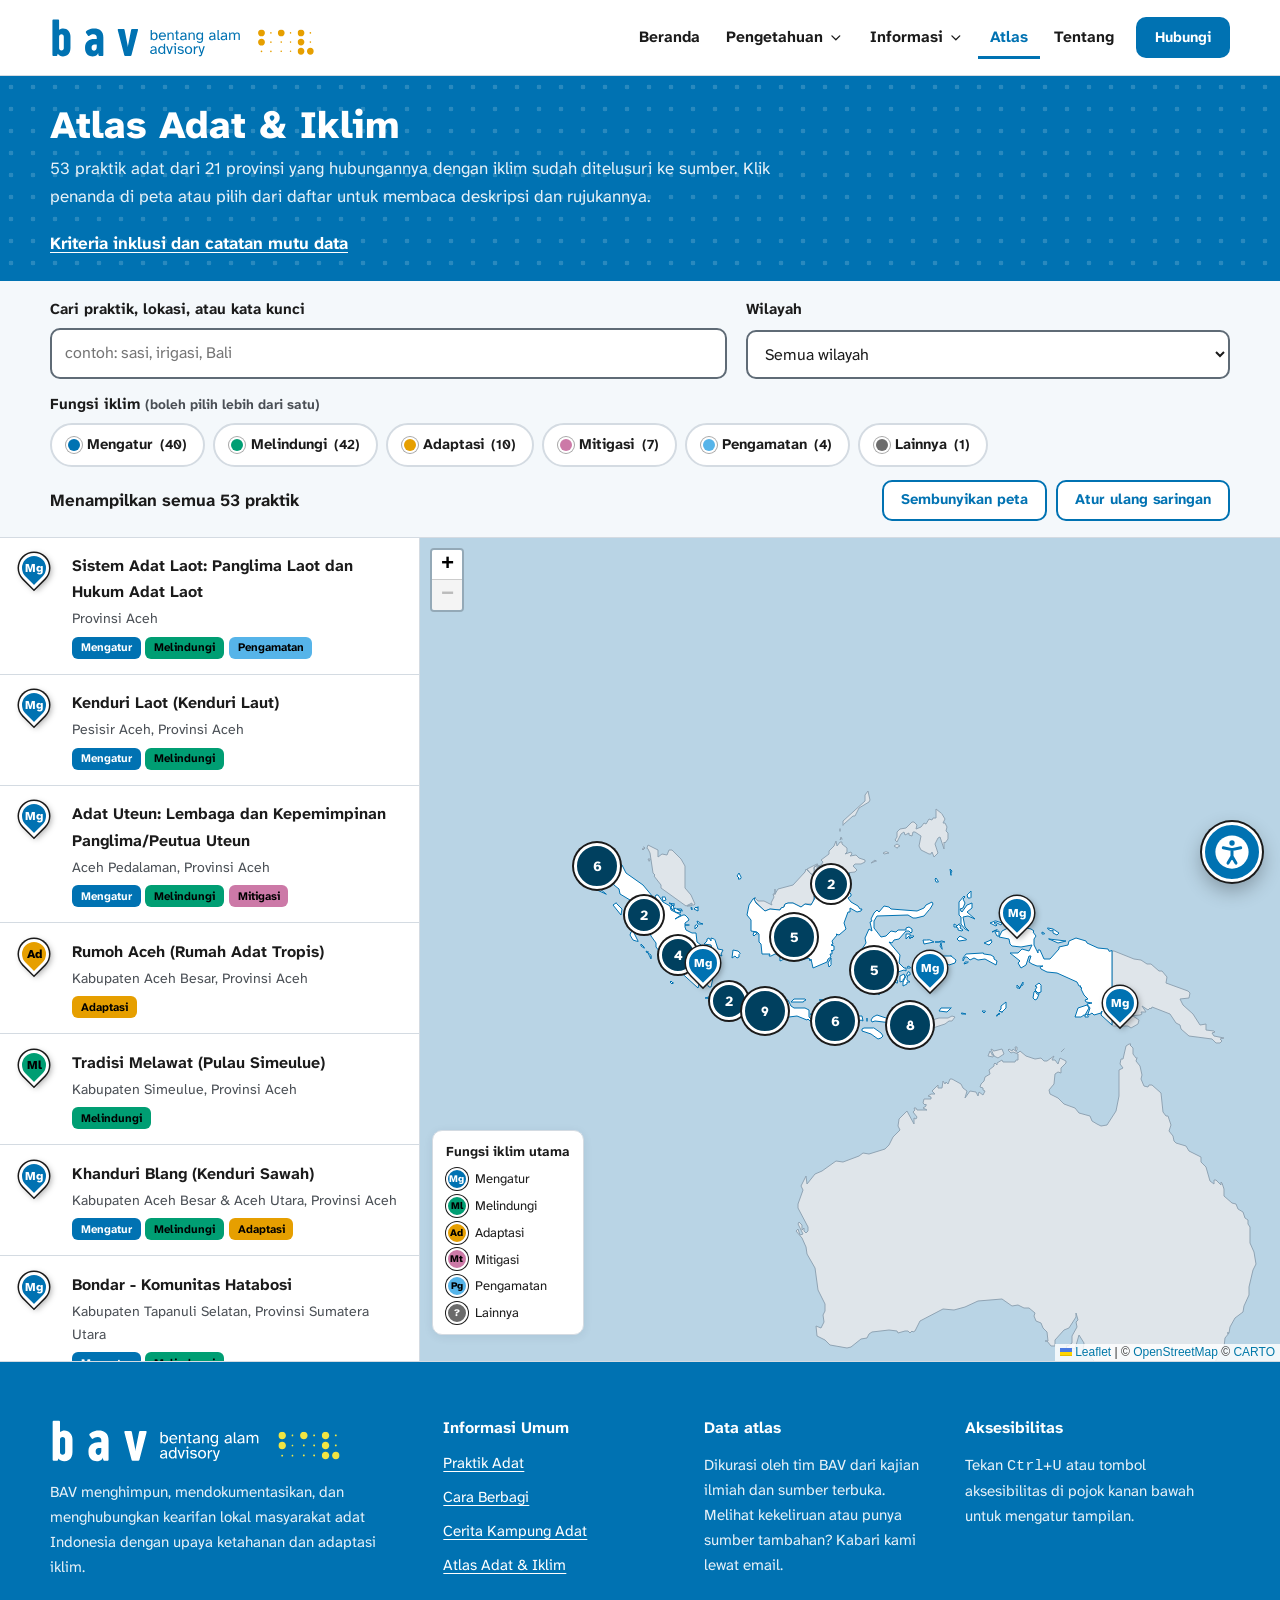
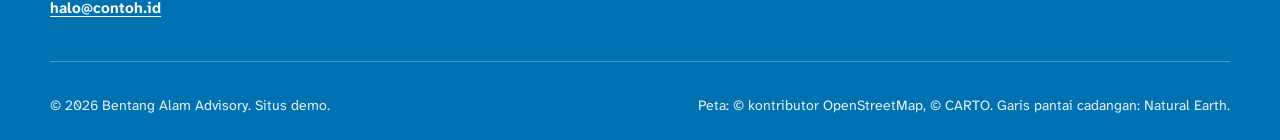
==== atlas.html @ a0b24bb6 "Add files via upload" ====
<!doctype html>
<html lang="id" class="no-js">
<head>
  <meta charset="UTF-8" />
  <meta name="viewport" content="width=device-width, initial-scale=1.0" />
  <meta name="theme-color" content="#0072b2" />
  <title>Atlas Adat &amp; Iklim | Bentang Alam Advisory</title>
  <meta name="description" content="Peta interaktif praktik adat dan kearifan lokal Indonesia yang berkaitan dengan iklim, lengkap dengan rujukan jurnal." />
  <link rel="icon" href="assets/favicon.svg" type="image/svg+xml" />
  <link rel="preload" href="assets/fonts/atkinson-hyperlegible-next-latin-400-normal.woff2" as="font" type="font/woff2" crossorigin />
  <link rel="stylesheet" href="assets/vendor/leaflet/leaflet.css" />
  <link rel="stylesheet" href="assets/vendor/leaflet/MarkerCluster.css" />
  <link rel="stylesheet" href="assets/css/style.css" />
  <link rel="stylesheet" href="assets/css/atlas.css" />
  <link rel="stylesheet" href="assets/css/a11y.css" />
  <script>document.documentElement.classList.remove("no-js");</script>
</head>
<body class="page-atlas">

  <nav class="skip-links" aria-label="Lompat ke bagian">
    <a href="#konten">Lompat ke konten</a>
    <a href="#atlasList">Lompat ke daftar praktik (alternatif peta)</a>
    <a href="#kontak">Lompat ke footer</a>
  </nav>

  <header class="nav" id="nav">
    <div class="container nav__inner">
      <a href="index.html" class="brand">
        <img src="assets/img/logo-bav.svg" alt="BAV, Bentang Alam Advisory. Ke beranda" width="254" height="40" />
      </a>
      <button class="nav__toggle" id="navToggle" aria-expanded="false" aria-controls="menu-utama">
        <span class="bars" aria-hidden="true"><i></i><i></i><i></i></span> Menu
      </button>
      <nav id="menu-utama" class="nav__menu" aria-label="Menu utama">
        <a href="index.html" class="nav__link">Beranda</a>
        <div class="dropdown">
          <button class="nav__link dropdown__btn" aria-expanded="false" aria-controls="dd-pengetahuan">
            Pengetahuan <svg aria-hidden="true" viewBox="0 0 24 24"><path d="m6 9 6 6 6-6"/></svg>
          </button>
          <ul class="dropdown__panel" id="dd-pengetahuan">
            <li><a href="index.html#praktik">Praktik Adat</a></li>
            <li><a href="index.html#wawasan">Wawasan</a></li>
            <li><a href="atlas.html">Atlas Adat &amp; Iklim</a></li>
          </ul>
        </div>
        <div class="dropdown">
          <button class="nav__link dropdown__btn" aria-expanded="false" aria-controls="dd-informasi">
            Informasi <svg aria-hidden="true" viewBox="0 0 24 24"><path d="m6 9 6 6 6-6"/></svg>
          </button>
          <ul class="dropdown__panel" id="dd-informasi">
            <li><a href="index.html#cara-berbagi">Cara Berbagi</a></li>
            <li><a href="index.html#cerita">Cerita Kampung Adat</a></li>
            <li><a href="index.html#prinsip">Prinsip Kami</a></li>
          </ul>
        </div>
        <a href="atlas.html" class="nav__link" aria-current="page">Atlas</a>
        <a href="index.html#tentang" class="nav__link">Tentang</a>
        <a href="#kontak" class="btn btn--primary btn--sm">Hubungi</a>
      </nav>
    </div>
  </header>

  <main id="konten" tabindex="-1">
    <section class="atlas-head braille-bg" aria-labelledby="atlas-h1">
      <div class="container">
        <h1 id="atlas-h1">Atlas Adat &amp; Iklim</h1>
        <p id="atlasIntro">Praktik adat yang hubungannya dengan iklim sudah ditelusuri ke sumber.</p>
        <details class="kriteria">
          <summary>Kriteria inklusi dan catatan mutu data</summary>
          <div>
            <p>Sebuah praktik masuk atlas bila sumber yang dapat ditelusuri menunjukkan praktik, pengetahuan, aturan, atau kelembagaan adat itu dipakai untuk mengamati pola iklim, cuaca, atau musim; beradaptasi terhadap dampaknya; mengelola sumber daya untuk mengurangi kerentanan; menghadapi bencana terkait bahaya iklim; atau menjaga penyerap karbon. Hubungan umum dengan alam saja belum cukup. Respons terhadap variabilitas cuaca dicatat terpisah dari bukti adaptasi terhadap perubahan iklim jangka panjang.</p>
            <p>Kerangka rujukan: Glosarium dan Bab 1 IPCC AR6 WGII, definisi bencana UNDRR, dan panduan UNFCCC tentang pengetahuan tradisional dalam adaptasi.</p>
            <p><span class="flag flag--artikel">Sumber berupa artikel</span> menandai entri yang sumber utamanya artikel populer, bukan kajian ilmiah. <span class="flag flag--tak-tertelusur">Tautan belum tertelusur</span> menandai entri yang tautan sumber utamanya tidak bisa dibuka saat kurasi.</p>
          </div>
        </details>
      </div>
    </section>

    <section class="atlas-tools" aria-label="Saring atlas">
      <div class="container atlas-tools__inner">
        <div class="field field--search">
          <label for="q">Cari praktik, lokasi, atau kata kunci</label>
          <input type="search" id="q" placeholder="contoh: sasi, irigasi, Bali" autocomplete="off" />
        </div>
        <div class="field">
          <label for="pulau">Wilayah</label>
          <select id="pulau"><option value="">Semua wilayah</option></select>
        </div>
        <div class="field field--chips">
          <span class="field__label" id="fungsi-label">Fungsi iklim <span class="muted small">(boleh pilih lebih dari satu)</span></span>
          <div class="chips" id="fungsiChips" role="group" aria-labelledby="fungsi-label"></div>
        </div>
        <div class="atlas-tools__row">
          <p id="count" class="count" aria-live="polite"></p>
          <div class="atlas-tools__btns">
            <button class="btn btn--outline btn--sm" id="toggleMap" aria-pressed="false">Sembunyikan peta</button>
            <button class="btn btn--outline btn--sm" id="resetFilter">Atur ulang saringan</button>
          </div>
        </div>
      </div>
    </section>

    <div class="atlas-body" id="atlasBody">
      <section class="atlas-panel" aria-label="Daftar dan detail praktik">
        <div id="atlasList" tabindex="-1">
          <h2 class="visually-hidden">Daftar praktik</h2>
          <ul class="alist" id="alist" role="list"></ul>
        </div>
        <article id="atlasDetail" class="adetail" tabindex="-1" hidden></article>
      </section>

      <section class="atlas-map-wrap" aria-label="Peta">
        <div id="map" role="region" aria-label="Peta interaktif. Gunakan tombol panah untuk menggeser dan tombol plus atau minus untuk memperbesar. Daftar praktik di sebelahnya memuat informasi yang sama."></div>
        <div class="legend" aria-hidden="true" id="legend"></div>
      </section>
    </div>
  </main>

  <footer class="footer" id="kontak" tabindex="-1">
    <div class="container footer__grid">
      <div>
        <a href="index.html" class="footer__logo"><img src="assets/img/logo-bav-putih.svg" alt="BAV, Bentang Alam Advisory. Ke beranda" width="290" height="46" /></a>
        <p>BAV menghimpun, mendokumentasikan, dan menghubungkan kearifan lokal masyarakat adat Indonesia dengan upaya ketahanan dan adaptasi iklim.</p>
        <a class="footer__mail" data-site="email" href="mailto:halo@contoh.id">halo@contoh.id</a>
      </div>
      <nav aria-labelledby="f-info">
        <h2 id="f-info">Informasi Umum</h2>
        <ul>
          <li><a href="index.html#praktik">Praktik Adat</a></li>
          <li><a href="index.html#cara-berbagi">Cara Berbagi</a></li>
          <li><a href="index.html#cerita">Cerita Kampung Adat</a></li>
          <li><a href="atlas.html">Atlas Adat &amp; Iklim</a></li>
        </ul>
      </nav>
      <div>
        <h2>Data atlas</h2>
        <p>Dikurasi oleh tim BAV dari kajian ilmiah dan sumber terbuka. Melihat kekeliruan atau punya sumber tambahan? Kabari kami lewat email.</p>
      </div>
      <div>
        <h2>Aksesibilitas</h2>
        <p>Tekan <kbd>Ctrl</kbd>+<kbd>U</kbd> atau tombol aksesibilitas di pojok kanan bawah untuk mengatur tampilan.</p>
      </div>
    </div>
    <div class="container footer__bottom">
      <p>© <span id="year">2026</span> Bentang Alam Advisory. Situs demo.</p>
      <p>Peta: © kontributor OpenStreetMap, © CARTO. Garis pantai cadangan: Natural Earth.</p>
    </div>
  </footer>

  <script src="assets/vendor/leaflet/leaflet.js"></script>
  <script src="assets/vendor/leaflet/leaflet.markercluster.js"></script>
  <script src="assets/js/atlas-data.js"></script>
  <script src="assets/js/peta-indonesia.js"></script>
  <script src="assets/js/data.js"></script>
  <script src="assets/js/common.js"></script>
  <script src="assets/js/atlas.js"></script>
  <script src="assets/js/a11y.js"></script>
</body>
</html>
---- assets/vendor/leaflet/leaflet.css ----
/* required styles */

.leaflet-pane,
.leaflet-tile,
.leaflet-marker-icon,
.leaflet-marker-shadow,
.leaflet-tile-container,
.leaflet-pane > svg,
.leaflet-pane > canvas,
.leaflet-zoom-box,
.leaflet-image-layer,
.leaflet-layer {
	position: absolute;
	left: 0;
	top: 0;
	}
.leaflet-container {
	overflow: hidden;
	}
.leaflet-tile,
.leaflet-marker-icon,
.leaflet-marker-shadow {
	-webkit-user-select: none;
	   -moz-user-select: none;
	        user-select: none;
	  -webkit-user-drag: none;
	}
/* Prevents IE11 from highlighting tiles in blue */
.leaflet-tile::selection {
	background: transparent;
}
/* Safari renders non-retina tile on retina better with this, but Chrome is worse */
.leaflet-safari .leaflet-tile {
	image-rendering: -webkit-optimize-contrast;
	}
/* hack that prevents hw layers "stretching" when loading new tiles */
.leaflet-safari .leaflet-tile-container {
	width: 1600px;
	height: 1600px;
	-webkit-transform-origin: 0 0;
	}
.leaflet-marker-icon,
.leaflet-marker-shadow {
	display: block;
	}
/* .leaflet-container svg: reset svg max-width decleration shipped in Joomla! (joomla.org) 3.x */
/* .leaflet-container img: map is broken in FF if you have max-width: 100% on tiles */
.leaflet-container .leaflet-overlay-pane svg {
	max-width: none !important;
	max-height: none !important;
	}
.leaflet-container .leaflet-marker-pane img,
.leaflet-container .leaflet-shadow-pane img,
.leaflet-container .leaflet-tile-pane img,
.leaflet-container img.leaflet-image-layer,
.leaflet-container .leaflet-tile {
	max-width: none !important;
	max-height: none !important;
	width: auto;
	padding: 0;
	}

.leaflet-container img.leaflet-tile {
	/* See: https://bugs.chromium.org/p/chromium/issues/detail?id=600120 */
	mix-blend-mode: plus-lighter;
}

.leaflet-container.leaflet-touch-zoom {
	-ms-touch-action: pan-x pan-y;
	touch-action: pan-x pan-y;
	}
.leaflet-container.leaflet-touch-drag {
	-ms-touch-action: pinch-zoom;
	/* Fallback for FF which doesn't support pinch-zoom */
	touch-action: none;
	touch-action: pinch-zoom;
}
.leaflet-container.leaflet-touch-drag.leaflet-touch-zoom {
	-ms-touch-action: none;
	touch-action: none;
}
.leaflet-container {
	-webkit-tap-highlight-color: transparent;
}
.leaflet-container a {
	-webkit-tap-highlight-color: rgba(51, 181, 229, 0.4);
}
.leaflet-tile {
	filter: inherit;
	visibility: hidden;
	}
.leaflet-tile-loaded {
	visibility: inherit;
	}
.leaflet-zoom-box {
	width: 0;
	height: 0;
	-moz-box-sizing: border-box;
	     box-sizing: border-box;
	z-index: 800;
	}
/* workaround for https://bugzilla.mozilla.org/show_bug.cgi?id=888319 */
.leaflet-overlay-pane svg {
	-moz-user-select: none;
	}

.leaflet-pane         { z-index: 400; }

.leaflet-tile-pane    { z-index: 200; }
.leaflet-overlay-pane { z-index: 400; }
.leaflet-shadow-pane  { z-index: 500; }
.leaflet-marker-pane  { z-index: 600; }
.leaflet-tooltip-pane   { z-index: 650; }
.leaflet-popup-pane   { z-index: 700; }

.leaflet-map-pane canvas { z-index: 100; }
.leaflet-map-pane svg    { z-index: 200; }

.leaflet-vml-shape {
	width: 1px;
	height: 1px;
	}
.lvml {
	behavior: url(#default#VML);
	display: inline-block;
	position: absolute;
	}


/* control positioning */

.leaflet-control {
	position: relative;
	z-index: 800;
	pointer-events: visiblePainted; /* IE 9-10 doesn't have auto */
	pointer-events: auto;
	}
.leaflet-top,
.leaflet-bottom {
	position: absolute;
	z-index: 1000;
	pointer-events: none;
	}
.leaflet-top {
	top: 0;
	}
.leaflet-right {
	right: 0;
	}
.leaflet-bottom {
	bottom: 0;
	}
.leaflet-left {
	left: 0;
	}
.leaflet-control {
	float: left;
	clear: both;
	}
.leaflet-right .leaflet-control {
	float: right;
	}
.leaflet-top .leaflet-control {
	margin-top: 10px;
	}
.leaflet-bottom .leaflet-control {
	margin-bottom: 10px;
	}
.leaflet-left .leaflet-control {
	margin-left: 10px;
	}
.leaflet-right .leaflet-control {
	margin-right: 10px;
	}


/* zoom and fade animations */

.leaflet-fade-anim .leaflet-popup {
	opacity: 0;
	-webkit-transition: opacity 0.2s linear;
	   -moz-transition: opacity 0.2s linear;
	        transition: opacity 0.2s linear;
	}
.leaflet-fade-anim .leaflet-map-pane .leaflet-popup {
	opacity: 1;
	}
.leaflet-zoom-animated {
	-webkit-transform-origin: 0 0;
	    -ms-transform-origin: 0 0;
	        transform-origin: 0 0;
	}
svg.leaflet-zoom-animated {
	will-change: transform;
}

.leaflet-zoom-anim .leaflet-zoom-animated {
	-webkit-transition: -webkit-transform 0.25s cubic-bezier(0,0,0.25,1);
	   -moz-transition:    -moz-transform 0.25s cubic-bezier(0,0,0.25,1);
	        transition:         transform 0.25s cubic-bezier(0,0,0.25,1);
	}
.leaflet-zoom-anim .leaflet-tile,
.leaflet-pan-anim .leaflet-tile {
	-webkit-transition: none;
	   -moz-transition: none;
	        transition: none;
	}

.leaflet-zoom-anim .leaflet-zoom-hide {
	visibility: hidden;
	}


/* cursors */

.leaflet-interactive {
	cursor: pointer;
	}
.leaflet-grab {
	cursor: -webkit-grab;
	cursor:    -moz-grab;
	cursor:         grab;
	}
.leaflet-crosshair,
.leaflet-crosshair .leaflet-interactive {
	cursor: crosshair;
	}
.leaflet-popup-pane,
.leaflet-control {
	cursor: auto;
	}
.leaflet-dragging .leaflet-grab,
.leaflet-dragging .leaflet-grab .leaflet-interactive,
.leaflet-dragging .leaflet-marker-draggable {
	cursor: move;
	cursor: -webkit-grabbing;
	cursor:    -moz-grabbing;
	cursor:         grabbing;
	}

/* marker & overlays interactivity */
.leaflet-marker-icon,
.leaflet-marker-shadow,
.leaflet-image-layer,
.leaflet-pane > svg path,
.leaflet-tile-container {
	pointer-events: none;
	}

.leaflet-marker-icon.leaflet-interactive,
.leaflet-image-layer.leaflet-interactive,
.leaflet-pane > svg path.leaflet-interactive,
svg.leaflet-image-layer.leaflet-interactive path {
	pointer-events: visiblePainted; /* IE 9-10 doesn't have auto */
	pointer-events: auto;
	}

/* visual tweaks */

.leaflet-container {
	background: #ddd;
	outline-offset: 1px;
	}
.leaflet-container a {
	color: #0078A8;
	}
.leaflet-zoom-box {
	border: 2px dotted #38f;
	background: rgba(255,255,255,0.5);
	}


/* general typography */
.leaflet-container {
	font-family: "Helvetica Neue", Arial, Helvetica, sans-serif;
	font-size: 12px;
	font-size: 0.75rem;
	line-height: 1.5;
	}


/* general toolbar styles */

.leaflet-bar {
	box-shadow: 0 1px 5px rgba(0,0,0,0.65);
	border-radius: 4px;
	}
.leaflet-bar a {
	background-color: #fff;
	border-bottom: 1px solid #ccc;
	width: 26px;
	height: 26px;
	line-height: 26px;
	display: block;
	text-align: center;
	text-decoration: none;
	color: black;
	}
.leaflet-bar a,
.leaflet-control-layers-toggle {
	background-position: 50% 50%;
	background-repeat: no-repeat;
	display: block;
	}
.leaflet-bar a:hover,
.leaflet-bar a:focus {
	background-color: #f4f4f4;
	}
.leaflet-bar a:first-child {
	border-top-left-radius: 4px;
	border-top-right-radius: 4px;
	}
.leaflet-bar a:last-child {
	border-bottom-left-radius: 4px;
	border-bottom-right-radius: 4px;
	border-bottom: none;
	}
.leaflet-bar a.leaflet-disabled {
	cursor: default;
	background-color: #f4f4f4;
	color: #bbb;
	}

.leaflet-touch .leaflet-bar a {
	width: 30px;
	height: 30px;
	line-height: 30px;
	}
.leaflet-touch .leaflet-bar a:first-child {
	border-top-left-radius: 2px;
	border-top-right-radius: 2px;
	}
.leaflet-touch .leaflet-bar a:last-child {
	border-bottom-left-radius: 2px;
	border-bottom-right-radius: 2px;
	}

/* zoom control */

.leaflet-control-zoom-in,
.leaflet-control-zoom-out {
	font: bold 18px 'Lucida Console', Monaco, monospace;
	text-indent: 1px;
	}

.leaflet-touch .leaflet-control-zoom-in, .leaflet-touch .leaflet-control-zoom-out  {
	font-size: 22px;
	}


/* layers control */

.leaflet-control-layers {
	box-shadow: 0 1px 5px rgba(0,0,0,0.4);
	background: #fff;
	border-radius: 5px;
	}
.leaflet-control-layers-toggle {
	background-image: url(images/layers.png);
	width: 36px;
	height: 36px;
	}
.leaflet-retina .leaflet-control-layers-toggle {
	background-image: url(images/layers-2x.png);
	background-size: 26px 26px;
	}
.leaflet-touch .leaflet-control-layers-toggle {
	width: 44px;
	height: 44px;
	}
.leaflet-control-layers .leaflet-control-layers-list,
.leaflet-control-layers-expanded .leaflet-control-layers-toggle {
	display: none;
	}
.leaflet-control-layers-expanded .leaflet-control-layers-list {
	display: block;
	position: relative;
	}
.leaflet-control-layers-expanded {
	padding: 6px 10px 6px 6px;
	color: #333;
	background: #fff;
	}
.leaflet-control-layers-scrollbar {
	overflow-y: scroll;
	overflow-x: hidden;
	padding-right: 5px;
	}
.leaflet-control-layers-selector {
	margin-top: 2px;
	position: relative;
	top: 1px;
	}
.leaflet-control-layers label {
	display: block;
	font-size: 13px;
	font-size: 1.08333em;
	}
.leaflet-control-layers-separator {
	height: 0;
	border-top: 1px solid #ddd;
	margin: 5px -10px 5px -6px;
	}

/* Default icon URLs */
.leaflet-default-icon-path { /* used only in path-guessing heuristic, see L.Icon.Default */
	background-image: url(images/marker-icon.png);
	}


/* attribution and scale controls */

.leaflet-container .leaflet-control-attribution {
	background: #fff;
	background: rgba(255, 255, 255, 0.8);
	margin: 0;
	}
.leaflet-control-attribution,
.leaflet-control-scale-line {
	padding: 0 5px;
	color: #333;
	line-height: 1.4;
	}
.leaflet-control-attribution a {
	text-decoration: none;
	}
.leaflet-control-attribution a:hover,
.leaflet-control-attribution a:focus {
	text-decoration: underline;
	}
.leaflet-attribution-flag {
	display: inline !important;
	vertical-align: baseline !important;
	width: 1em;
	height: 0.6669em;
	}
.leaflet-left .leaflet-control-scale {
	margin-left: 5px;
	}
.leaflet-bottom .leaflet-control-scale {
	margin-bottom: 5px;
	}
.leaflet-control-scale-line {
	border: 2px solid #777;
	border-top: none;
	line-height: 1.1;
	padding: 2px 5px 1px;
	white-space: nowrap;
	-moz-box-sizing: border-box;
	     box-sizing: border-box;
	background: rgba(255, 255, 255, 0.8);
	text-shadow: 1px 1px #fff;
	}
.leaflet-control-scale-line:not(:first-child) {
	border-top: 2px solid #777;
	border-bottom: none;
	margin-top: -2px;
	}
.leaflet-control-scale-line:not(:first-child):not(:last-child) {
	border-bottom: 2px solid #777;
	}

.leaflet-touch .leaflet-control-attribution,
.leaflet-touch .leaflet-control-layers,
.leaflet-touch .leaflet-bar {
	box-shadow: none;
	}
.leaflet-touch .leaflet-control-layers,
.leaflet-touch .leaflet-bar {
	border: 2px solid rgba(0,0,0,0.2);
	background-clip: padding-box;
	}


/* popup */

.leaflet-popup {
	position: absolute;
	text-align: center;
	margin-bottom: 20px;
	}
.leaflet-popup-content-wrapper {
	padding: 1px;
	text-align: left;
	border-radius: 12px;
	}
.leaflet-popup-content {
	margin: 13px 24px 13px 20px;
	line-height: 1.3;
	font-size: 13px;
	font-size: 1.08333em;
	min-height: 1px;
	}
.leaflet-popup-content p {
	margin: 17px 0;
	margin: 1.3em 0;
	}
.leaflet-popup-tip-container {
	width: 40px;
	height: 20px;
	position: absolute;
	left: 50%;
	margin-top: -1px;
	margin-left: -20px;
	overflow: hidden;
	pointer-events: none;
	}
.leaflet-popup-tip {
	width: 17px;
	height: 17px;
	padding: 1px;

	margin: -10px auto 0;
	pointer-events: auto;

	-webkit-transform: rotate(45deg);
	   -moz-transform: rotate(45deg);
	    -ms-transform: rotate(45deg);
	        transform: rotate(45deg);
	}
.leaflet-popup-content-wrapper,
.leaflet-popup-tip {
	background: white;
	color: #333;
	box-shadow: 0 3px 14px rgba(0,0,0,0.4);
	}
.leaflet-container a.leaflet-popup-close-button {
	position: absolute;
	top: 0;
	right: 0;
	border: none;
	text-align: center;
	width: 24px;
	height: 24px;
	font: 16px/24px Tahoma, Verdana, sans-serif;
	color: #757575;
	text-decoration: none;
	background: transparent;
	}
.leaflet-container a.leaflet-popup-close-button:hover,
.leaflet-container a.leaflet-popup-close-button:focus {
	color: #585858;
	}
.leaflet-popup-scrolled {
	overflow: auto;
	}

.leaflet-oldie .leaflet-popup-content-wrapper {
	-ms-zoom: 1;
	}
.leaflet-oldie .leaflet-popup-tip {
	width: 24px;
	margin: 0 auto;

	-ms-filter: "progid:DXImageTransform.Microsoft.Matrix(M11=0.70710678, M12=0.70710678, M21=-0.70710678, M22=0.70710678)";
	filter: progid:DXImageTransform.Microsoft.Matrix(M11=0.70710678, M12=0.70710678, M21=-0.70710678, M22=0.70710678);
	}

.leaflet-oldie .leaflet-control-zoom,
.leaflet-oldie .leaflet-control-layers,
.leaflet-oldie .leaflet-popup-content-wrapper,
.leaflet-oldie .leaflet-popup-tip {
	border: 1px solid #999;
	}


/* div icon */

.leaflet-div-icon {
	background: #fff;
	border: 1px solid #666;
	}


/* Tooltip */
/* Base styles for the element that has a tooltip */
.leaflet-tooltip {
	position: absolute;
	padding: 6px;
	background-color: #fff;
	border: 1px solid #fff;
	border-radius: 3px;
	color: #222;
	white-space: nowrap;
	-webkit-user-select: none;
	-moz-user-select: none;
	-ms-user-select: none;
	user-select: none;
	pointer-events: none;
	box-shadow: 0 1px 3px rgba(0,0,0,0.4);
	}
.leaflet-tooltip.leaflet-interactive {
	cursor: pointer;
	pointer-events: auto;
	}
.leaflet-tooltip-top:before,
.leaflet-tooltip-bottom:before,
.leaflet-tooltip-left:before,
.leaflet-tooltip-right:before {
	position: absolute;
	pointer-events: none;
	border: 6px solid transparent;
	background: transparent;
	content: "";
	}

/* Directions */

.leaflet-tooltip-bottom {
	margin-top: 6px;
}
.leaflet-tooltip-top {
	margin-top: -6px;
}
.leaflet-tooltip-bottom:before,
.leaflet-tooltip-top:before {
	left: 50%;
	margin-left: -6px;
	}
.leaflet-tooltip-top:before {
	bottom: 0;
	margin-bottom: -12px;
	border-top-color: #fff;
	}
.leaflet-tooltip-bottom:before {
	top: 0;
	margin-top: -12px;
	margin-left: -6px;
	border-bottom-color: #fff;
	}
.leaflet-tooltip-left {
	margin-left: -6px;
}
.leaflet-tooltip-right {
	margin-left: 6px;
}
.leaflet-tooltip-left:before,
.leaflet-tooltip-right:before {
	top: 50%;
	margin-top: -6px;
	}
.leaflet-tooltip-left:before {
	right: 0;
	margin-right: -12px;
	border-left-color: #fff;
	}
.leaflet-tooltip-right:before {
	left: 0;
	margin-left: -12px;
	border-right-color: #fff;
	}

/* Printing */

@media print {
	/* Prevent printers from removing background-images of controls. */
	.leaflet-control {
		-webkit-print-color-adjust: exact;
		print-color-adjust: exact;
		}
	}
---- assets/vendor/leaflet/MarkerCluster.css ----
.leaflet-cluster-anim .leaflet-marker-icon, .leaflet-cluster-anim .leaflet-marker-shadow {
	-webkit-transition: -webkit-transform 0.3s ease-out, opacity 0.3s ease-in;
	-moz-transition: -moz-transform 0.3s ease-out, opacity 0.3s ease-in;
	-o-transition: -o-transform 0.3s ease-out, opacity 0.3s ease-in;
	transition: transform 0.3s ease-out, opacity 0.3s ease-in;
}

.leaflet-cluster-spider-leg {
	/* stroke-dashoffset (duration and function) should match with leaflet-marker-icon transform in order to track it exactly */
	-webkit-transition: -webkit-stroke-dashoffset 0.3s ease-out, -webkit-stroke-opacity 0.3s ease-in;
	-moz-transition: -moz-stroke-dashoffset 0.3s ease-out, -moz-stroke-opacity 0.3s ease-in;
	-o-transition: -o-stroke-dashoffset 0.3s ease-out, -o-stroke-opacity 0.3s ease-in;
	transition: stroke-dashoffset 0.3s ease-out, stroke-opacity 0.3s ease-in;
}
---- assets/css/style.css ----
/* =========================================================
   GAYA SITUS · identitas Bentang Alam Advisory (BAV)
   Palet: Okabe-Ito (aman buta warna), sama dengan logo BAV.
   Huruf: Atkinson Hyperlegible Next (Braille Institute).
   ========================================================= */

/* ---------- Huruf (di-host sendiri, tidak bergantung Google Fonts) ---------- */
@font-face { font-family: "Atkinson Hyperlegible Next"; font-style: normal; font-weight: 400; font-display: swap;
  src: url("../fonts/atkinson-hyperlegible-next-latin-400-normal.woff2") format("woff2"); unicode-range: U+0000-00FF, U+0131, U+0152-0153, U+02BB-02BC, U+02C6, U+02DA, U+02DC, U+0304, U+0308, U+0329, U+2000-206F, U+20AC, U+2122, U+2191, U+2193, U+2212, U+2215, U+FEFF, U+FFFD; }
@font-face { font-family: "Atkinson Hyperlegible Next"; font-style: normal; font-weight: 400; font-display: swap;
  src: url("../fonts/atkinson-hyperlegible-next-latin-ext-400-normal.woff2") format("woff2"); unicode-range: U+0100-02BA, U+02BD-02C5, U+02C7-02CC, U+02CE-02D7, U+02DD-02FF, U+0304, U+0308, U+0329, U+1D00-1DBF, U+1E00-1E9F, U+1EF2-1EFF, U+2020, U+20A0-20AB, U+20AD-20C0, U+2113, U+2C60-2C7F, U+A720-A7FF; }
@font-face { font-family: "Atkinson Hyperlegible Next"; font-style: italic; font-weight: 400; font-display: swap;
  src: url("../fonts/atkinson-hyperlegible-next-latin-400-italic.woff2") format("woff2"); }
@font-face { font-family: "Atkinson Hyperlegible Next"; font-style: normal; font-weight: 700; font-display: swap;
  src: url("../fonts/atkinson-hyperlegible-next-latin-700-normal.woff2") format("woff2"); unicode-range: U+0000-00FF, U+0131, U+0152-0153, U+02BB-02BC, U+02C6, U+02DA, U+02DC, U+0304, U+0308, U+0329, U+2000-206F, U+20AC, U+2122, U+2191, U+2193, U+2212, U+2215, U+FEFF, U+FFFD; }
@font-face { font-family: "Atkinson Hyperlegible Next"; font-style: normal; font-weight: 700; font-display: swap;
  src: url("../fonts/atkinson-hyperlegible-next-latin-ext-700-normal.woff2") format("woff2"); unicode-range: U+0100-02BA, U+02BD-02C5, U+02C7-02CC, U+02CE-02D7, U+02DD-02FF, U+1E00-1E9F, U+A720-A7FF; }
@font-face { font-family: "Atkinson Hyperlegible Next"; font-style: normal; font-weight: 800; font-display: swap;
  src: url("../fonts/atkinson-hyperlegible-next-latin-800-normal.woff2") format("woff2"); }
@font-face { font-family: "OpenDyslexic"; font-style: normal; font-weight: 400; font-display: swap;
  src: url("../fonts/opendyslexic-latin-400-normal.woff2") format("woff2"); }
@font-face { font-family: "OpenDyslexic"; font-style: normal; font-weight: 700; font-display: swap;
  src: url("../fonts/opendyslexic-latin-700-normal.woff2") format("woff2"); }

:root {
  /* Palet BAV (Okabe-Ito) */
  --bav-blue: #0072b2;
  --bav-blue-dark: #005a8c;
  --bav-blue-deep: #00405f;
  --bav-blue-50: #e8f3fa;
  --bav-yellow: #f0e442;
  --bav-orange: #e69f00;
  --bav-green: #009e73;
  --bav-sky: #56b4e9;
  --bav-pink: #cc79a7;

  --ink: #1b1b1b;
  --muted: #4a4f55;          /* 8.3:1 di atas putih */
  --on-dark-muted: #e6f1f8;  /* teks sekunder di atas biru */
  --line: #d4dbe2;
  --soft: #f4f8fb;
  --focus: #f0e442;

  --radius: 12px;
  --shadow: 0 2px 10px rgba(0, 40, 70, 0.08);
  --shadow-lg: 0 12px 32px rgba(0, 40, 70, 0.16);
  --nav-h: 76px;
  --font: "Atkinson Hyperlegible Next", "Atkinson Hyperlegible", system-ui, -apple-system, "Segoe UI", sans-serif;
}

* { box-sizing: border-box; margin: 0; padding: 0; }
html { scroll-behavior: smooth; scroll-padding-top: calc(var(--nav-h) + 12px); }
body { font-family: var(--font); font-size: 1.0625rem; color: var(--ink); line-height: 1.65; background: #fff; -webkit-font-smoothing: antialiased; }
img { max-width: 100%; display: block; }
a { color: var(--bav-blue); text-underline-offset: 0.18em; }
button { font: inherit; cursor: pointer; border: 0; background: none; color: inherit; }
/* gaya ikon garis; dibatasi ke ikon 24×24 agar tidak mengganggu SVG peta */
svg[viewBox="0 0 24 24"] { width: 1em; height: 1em; fill: none; stroke: currentColor; stroke-width: 2; stroke-linecap: round; stroke-linejoin: round; flex-shrink: 0; }
h1, h2, h3, h4 { line-height: 1.2; }

/* Fokus keyboard yang jelas (pola GOV.UK / CBM): kuning + garis gelap */
:focus-visible { outline: 3px solid var(--ink); outline-offset: 2px; box-shadow: 0 0 0 6px var(--focus); border-radius: 4px; }
.section--blue :focus-visible, .hero :focus-visible, .footer :focus-visible, .atlas-band :focus-visible { outline-color: #000; }

.container { width: min(1180px, 100% - 2.5rem); margin-inline: auto; }
.center { text-align: center; }
.muted { color: var(--muted); }
.small { font-size: 0.85rem; }
.visually-hidden { position: absolute !important; width: 1px; height: 1px; overflow: hidden; clip: rect(0 0 0 0); white-space: nowrap; }

/* ---------- Skip link (pola CBM) ---------- */
.skip-links a {
  position: absolute; left: 1rem; top: -100px; z-index: 200; background: var(--bav-yellow); color: #000;
  font-weight: 700; padding: 0.75rem 1.1rem; border-radius: 0 0 8px 8px; text-decoration: underline;
}
.skip-links a:focus { top: 0; }

/* ---------- Tombol ---------- */
.btn {
  display: inline-flex; align-items: center; gap: 0.55rem; padding: 0.8rem 1.35rem; border-radius: 10px;
  font-weight: 700; font-size: 1rem; text-decoration: none; border: 2px solid transparent;
  transition: transform 0.15s, background 0.2s, color 0.2s; white-space: nowrap; line-height: 1.2;
}
.btn:hover { transform: translateY(-2px); }
.btn--sm { padding: 0.6rem 1.05rem; font-size: 0.92rem; }
.btn--primary { background: var(--bav-blue); color: #fff; }
.btn--primary:hover { background: var(--bav-blue-dark); }
.btn--yellow { background: var(--bav-yellow); color: #000; }
.btn--yellow:hover { background: #fff36b; }
.btn--outline { border-color: var(--bav-blue); color: var(--bav-blue); background: #fff; }
.btn--outline:hover { background: var(--bav-blue-50); }
.btn--white { background: #fff; color: var(--bav-blue-dark); }
.btn--white:hover { background: var(--bav-blue-50); }
.btn--ghost-light { border-color: #fff; color: #fff; }
.btn--ghost-light:hover { background: rgba(255, 255, 255, 0.12); }

.pill { display: inline-flex; align-items: center; gap: 0.4rem; padding: 0.35rem 0.85rem; border-radius: 999px; font-size: 0.8rem; font-weight: 700; }
.pill--yellow { background: var(--bav-yellow); color: #000; }
.pill--glass { background: rgba(255, 255, 255, 0.15); color: #fff; border: 1px solid rgba(255, 255, 255, 0.5); letter-spacing: 0.05em; }

/* ---------- Navbar ---------- */
.nav { position: fixed; inset: 0 0 auto; z-index: 50; height: var(--nav-h); background: #fff; border-bottom: 1px solid var(--line); transition: box-shadow 0.2s; }
.nav.is-scrolled { box-shadow: 0 4px 18px rgba(0, 0, 0, 0.07); }
.nav__inner { height: 100%; display: flex; align-items: center; justify-content: space-between; gap: 1rem; }
.brand { display: inline-flex; align-items: center; }
.brand img { height: 42px; width: auto; }

.nav__menu { display: flex; align-items: center; gap: 0.15rem; }
.nav__link { display: inline-flex; align-items: center; gap: 0.3rem; padding: 0.55rem 0.75rem; border-radius: 8px; font-size: 0.98rem; font-weight: 700; color: var(--ink); text-decoration: none; }
.nav__link:hover { color: var(--bav-blue); text-decoration: underline; }
.nav__link[aria-current="page"] { color: var(--bav-blue); box-shadow: inset 0 -3px 0 var(--bav-blue); border-radius: 0; }
.nav__link svg { transition: transform 0.2s; }
.nav__menu .btn { margin-left: 0.5rem; }

.dropdown { position: relative; }
.dropdown__btn[aria-expanded="true"] svg { transform: rotate(180deg); }
.dropdown__panel {
  position: absolute; top: calc(100% + 6px); left: 0; min-width: 220px; list-style: none;
  background: #fff; border: 1px solid var(--line); border-radius: 12px; box-shadow: var(--shadow-lg); padding: 0.4rem; display: none;
}
.dropdown__panel.is-open { display: block; }
.dropdown__panel a { display: block; padding: 0.6rem 0.8rem; border-radius: 8px; font-size: 0.95rem; color: var(--ink); text-decoration: none; }
.dropdown__panel a:hover { background: var(--bav-blue-50); color: var(--bav-blue-dark); text-decoration: underline; }

.nav__toggle { display: none; align-items: center; gap: 0.5rem; padding: 0.5rem 0.8rem; border: 2px solid var(--ink); border-radius: 8px; font-weight: 700; }
.nav__toggle .bars { display: grid; gap: 4px; width: 18px; }
.nav__toggle .bars i { height: 2px; background: var(--ink); border-radius: 2px; }

/* ---------- Motif titik braille (identitas BAV) ---------- */
.braille-bg {
  background-image: radial-gradient(circle, rgba(255, 255, 255, 0.16) 2.2px, transparent 2.6px);
  background-size: 22px 22px;
}

/* ---------- Hero ---------- */
.hero { padding: calc(var(--nav-h) + 4rem) 0 4.5rem; color: #fff; background-color: var(--bav-blue); position: relative; overflow: hidden; }
.hero::after { content: ""; position: absolute; inset: 0; pointer-events: none; }
.hero__inner { display: grid; grid-template-columns: 1.1fr 1fr; gap: 3rem; align-items: center; position: relative; z-index: 1; }
.hero__eyebrow { font-weight: 700; color: var(--bav-yellow); letter-spacing: 0.04em; text-transform: uppercase; font-size: 0.85rem; }
.hero h1 { font-size: clamp(2.1rem, 4.6vw, 3.5rem); font-weight: 800; letter-spacing: -0.01em; margin-top: 0.6rem; max-width: 15ch; }
.hero p.lead { margin: 1.3rem 0 2rem; max-width: 56ch; color: var(--on-dark-muted); font-size: 1.1rem; }
.hero__cta { display: flex; flex-wrap: wrap; gap: 0.8rem; }
.hero__visual { position: relative; aspect-ratio: 4 / 3.3; }
.hero__visual .pill { position: absolute; top: -0.9rem; right: 0.5rem; z-index: 3; }
.hero__img { position: absolute; border-radius: 20px; background-size: cover; background-position: center; border: 4px solid #fff; box-shadow: var(--shadow-lg); }
.hero__img--main { inset: 0 0 8% 10%; }
.hero__img--small { width: 34%; aspect-ratio: 1; left: 0; bottom: 0; z-index: 2; }

/* ---------- Angka utama ---------- */
.stats { background: var(--bav-blue-deep); color: #fff; }
.stats__grid { display: grid; grid-template-columns: repeat(4, 1fr); }
.stat { padding: 1.6rem 1rem; text-align: center; border-left: 1px solid rgba(255, 255, 255, 0.15); }
.stat:first-child { border-left: 0; }
.stat__num { display: block; font-size: 2.3rem; font-weight: 800; line-height: 1; color: var(--bav-yellow); }
.stat__label { display: block; margin-top: 0.4rem; font-size: 0.95rem; color: var(--on-dark-muted); }

/* ---------- Section umum ---------- */
.section { padding: 5.5rem 0; }
.section--soft { background: var(--soft); }
.section--blue { background-color: var(--bav-blue); color: #fff; }
.section--blue .section__head a, .section--blue .dashed a:not(.btn) { color: #fff; }
.section__head { margin-bottom: 2.2rem; max-width: 760px; }
.section__head h2 { font-size: clamp(1.7rem, 3vw, 2.3rem); font-weight: 800; color: var(--bav-blue-dark); }
.section__head p { color: var(--muted); margin-top: 0.5rem; font-size: 1.05rem; }
.section__head--center { text-align: center; margin-inline: auto; }
.section--blue .section__head h2 { color: #fff; }
.section--blue .section__head p { color: var(--on-dark-muted); }

.grid { display: grid; gap: 1.5rem; }
.grid--3 { grid-template-columns: repeat(3, 1fr); }
.grid--4 { grid-template-columns: repeat(4, 1fr); }
.row-actions { display: flex; flex-wrap: wrap; align-items: center; gap: 0.8rem 1.2rem; margin-top: 2rem; }
.row-actions--center { justify-content: center; }

/* ---------- Chips filter ---------- */
.chips { display: flex; flex-wrap: wrap; gap: 0.5rem; margin-bottom: 1.2rem; }
.chip { display: inline-flex; align-items: center; gap: 0.45rem; padding: 0.5rem 1rem; border-radius: 999px; border: 2px solid var(--line); background: #fff; font-size: 0.92rem; font-weight: 700; color: var(--ink); transition: 0.15s; }
.chip:hover { border-color: var(--bav-blue); }
.chip[aria-pressed="true"] { background: var(--bav-blue); border-color: var(--bav-blue); color: #fff; }
.chip .dot { width: 12px; height: 12px; border-radius: 50%; box-shadow: 0 0 0 2px #fff, 0 0 0 3px rgba(0, 0, 0, 0.35); }
.result-note { font-size: 0.95rem; color: var(--muted); margin-bottom: 1.2rem; }

/* ---------- Kartu (seluruh kartu dapat diklik, pola CBM) ---------- */
.card { position: relative; background: #fff; color: var(--ink); border: 1px solid var(--line); border-radius: var(--radius); overflow: hidden; box-shadow: var(--shadow); transition: transform 0.2s, box-shadow 0.2s; display: flex; flex-direction: column; }
.card:hover { transform: translateY(-4px); box-shadow: var(--shadow-lg); }
.card:focus-within { box-shadow: 0 0 0 3px var(--ink), 0 0 0 7px var(--focus); }
.card__img { position: relative; aspect-ratio: 16 / 9; background-size: cover; background-position: center; background-color: var(--bav-blue-50); }
.card__body { padding: 1.1rem 1.2rem 1.3rem; display: flex; flex-direction: column; gap: 0.45rem; flex: 1; }
.card__body h3 { font-size: 1.1rem; font-weight: 700; }
.card__body h3 a { color: var(--ink); text-decoration: none; }
.card__body h3 a::after { content: ""; position: absolute; inset: 0; } /* membuat seluruh kartu jadi area klik */
.card__body h3 a:focus-visible { outline: none; box-shadow: none; }
.card__body p { font-size: 0.95rem; color: var(--muted); }
.card__foot { margin-top: auto; padding-top: 0.6rem; display: flex; justify-content: space-between; align-items: center; gap: 0.5rem; }
.card__more { font-weight: 700; color: var(--bav-blue); font-size: 0.92rem; display: inline-flex; align-items: center; gap: 0.3rem; text-decoration: underline; }
.meta { display: inline-flex; align-items: center; gap: 0.35rem; font-size: 0.88rem; color: var(--muted); }
.meta svg { color: var(--bav-blue); }
.clamp { display: -webkit-box; -webkit-line-clamp: 3; -webkit-box-orient: vertical; overflow: hidden; }

.badges { display: flex; flex-wrap: wrap; gap: 0.35rem; }
.badge { display: inline-flex; align-items: center; padding: 0.15rem 0.55rem; border-radius: 6px; font-size: 0.78rem; font-weight: 700; line-height: 1.5; }
.card__img .badges { position: absolute; top: 0.7rem; left: 0.7rem; }

/* warna per fungsi iklim (teks hitam kecuali biru, semua ≥ 4.5:1) */
.k-Mengatur { background: #0072b2; color: #fff; }
.k-Melindungi { background: #009e73; color: #000; }
.k-Adaptasi { background: #e69f00; color: #000; }
.k-Mitigasi { background: #cc79a7; color: #000; }
.k-Pengamatan { background: #56b4e9; color: #000; }
.k-Lainnya { background: #6b6b6b; color: #fff; }

/* ---------- Banner & kotak putus-putus ---------- */
.banner { margin-top: 3rem; display: flex; align-items: center; gap: 1rem; padding: 1.4rem 1.6rem; border-radius: var(--radius); background-color: var(--bav-blue); color: #fff; }
.banner__icon { font-size: 1.6rem; }
.banner p { flex: 1; font-weight: 700; font-size: 1.05rem; }

.dashed { margin-top: 3rem; display: flex; align-items: center; gap: 1.2rem; padding: 1.5rem; border: 2px dashed rgba(255, 255, 255, 0.8); border-radius: var(--radius); }
.dashed__icon { width: 46px; height: 46px; border-radius: 10px; background: var(--bav-yellow); color: #000; display: grid; place-items: center; font-size: 1.3rem; }
.dashed__text { flex: 1; }
.dashed__text p { font-size: 0.95rem; color: var(--on-dark-muted); }

/* ---------- Langkah ---------- */
.steps { list-style: none; }
.step { position: relative; background: #fff; border: 1px solid var(--line); border-radius: var(--radius); padding: 2.4rem 1.3rem 1.6rem; text-align: center; box-shadow: var(--shadow); }
.step__num { position: absolute; top: -16px; left: 1.2rem; width: 34px; height: 34px; border-radius: 50%; font-weight: 800; display: grid; place-items: center; background: var(--bav-yellow); color: #000; border: 2px solid var(--ink); }
.step__icon { width: 54px; height: 54px; border-radius: 12px; display: grid; place-items: center; margin: 0 auto 1rem; font-size: 1.5rem; background: var(--bav-blue-50); color: var(--bav-blue); }
.step h3 { font-size: 1.05rem; margin-bottom: 0.5rem; }
.step p { font-size: 0.95rem; color: var(--muted); }

/* ---------- Wawasan ---------- */
.wawasan { display: grid; grid-template-columns: 1fr 1fr; gap: 1.5rem; }
.w-main { background: #fff; color: var(--ink); border-radius: var(--radius); overflow: hidden; display: flex; flex-direction: column; }
.w-main__img { position: relative; aspect-ratio: 16 / 8; background-size: cover; }
.w-main__img .badge { position: absolute; top: 0.8rem; left: 0.8rem; background: var(--bav-yellow); color: #000; }
.w-main .card__body p { color: var(--muted); }
.w-list { display: grid; gap: 1rem; }
.w-item { display: grid; grid-template-columns: 130px 1fr; background: #fff; color: var(--ink); border-radius: var(--radius); overflow: hidden; position: relative; }
.w-item__img { background-size: cover; background-position: center; min-height: 120px; }
.w-item__body { padding: 0.9rem 1rem; display: flex; flex-direction: column; gap: 0.25rem; }
.w-item__body h3 { font-size: 1rem; }
.w-item__body p { font-size: 0.9rem; color: var(--muted); }
.w-item__label { margin-top: auto; font-weight: 700; color: var(--bav-blue); font-size: 0.85rem; }
.section--blue .w-main a:not(.btn), .section--blue .w-item a { color: var(--bav-blue-dark); }

/* ---------- Pita atlas di beranda ---------- */
.atlas-band { color: #fff; background-color: var(--bav-blue-deep); overflow: hidden; }
.atlas-band__inner { display: grid; grid-template-columns: 1fr 1fr; gap: 3rem; align-items: center; }
.atlas-band h2 { font-size: clamp(2rem, 4vw, 2.8rem); font-weight: 800; margin: 1rem 0; }
.atlas-band h2 span { color: var(--bav-yellow); display: block; }
.atlas-band p { color: var(--on-dark-muted); max-width: 52ch; }
.fungsi-list { list-style: none; display: grid; gap: 0.7rem; margin: 1.6rem 0 2rem; }
.fungsi-list li { display: grid; grid-template-columns: 22px 1fr auto; gap: 0.7rem; align-items: center; background: rgba(255, 255, 255, 0.07); border: 1px solid rgba(255, 255, 255, 0.18); border-radius: 10px; padding: 0.65rem 0.9rem; }
.fungsi-list .dot { width: 16px; height: 16px; border-radius: 50%; box-shadow: 0 0 0 2px var(--bav-blue-deep), 0 0 0 3px #fff; }
.fungsi-list strong { font-size: 1rem; }
.fungsi-list small { display: block; color: var(--on-dark-muted); font-size: 0.85rem; }
.fungsi-list .num { font-weight: 800; font-size: 1.2rem; color: #fff; }
.mini-map { position: relative; aspect-ratio: 16 / 9; border-radius: 16px; background: #0b5d8f; overflow: hidden; border: 3px solid rgba(255, 255, 255, 0.35); }
.mini-map svg.mm { width: 100%; height: 100%; stroke: none; }

/* ---------- Tentang (zig-zag gambar/teks, pola CBM) ---------- */
.about-row { display: grid; grid-template-columns: 1fr 1fr; gap: 3rem; align-items: center; padding: 2.5rem 0; }
.about-row + .about-row { border-top: 1px solid var(--line); }
.about-row:nth-child(even) .about-row__media { order: 2; }
.about-row__media { aspect-ratio: 4 / 3; border-radius: 18px; background-size: cover; background-position: center; position: relative; overflow: hidden; }
.about-row__media::after { content: ""; position: absolute; right: 0; bottom: 0; width: 45%; height: 45%; background-image: radial-gradient(circle, var(--bav-yellow) 4px, transparent 4.5px); background-size: 26px 26px; opacity: 0.9; }
.about-row h3 { font-size: 1.6rem; color: var(--bav-blue-dark); margin-bottom: 0.8rem; }
.about-row p { color: var(--muted); margin-bottom: 0.9rem; }
.about-row ul { margin: 0 0 1rem 1.2rem; color: var(--muted); }
.about-row ul li { margin-bottom: 0.3rem; }

/* ---------- Prinsip / Mitra / Wilayah ---------- */
.section--navy { background-color: var(--bav-blue-deep); color: #fff; }
.section--navy h2 { font-size: 1.4rem; margin: 3rem 0 1.2rem; }
.section--navy h2:first-child { margin-top: 0; }
.tags { display: flex; flex-wrap: wrap; justify-content: center; gap: 0.6rem; list-style: none; }
.tag { padding: 0.5rem 1.05rem; border-radius: 999px; border: 2px solid rgba(255, 255, 255, 0.6); font-size: 0.95rem; font-weight: 700; }
.mitra { display: flex; flex-wrap: wrap; justify-content: center; gap: 1rem; list-style: none; }
.mitra__item { width: 160px; padding: 1.2rem 0.8rem; border-radius: 12px; background: #fff; color: var(--ink); display: flex; flex-direction: column; align-items: center; gap: 0.6rem; font-size: 0.9rem; font-weight: 700; text-align: center; }
.mitra__item svg { font-size: 1.7rem; color: var(--bav-blue); }
.wilayah { display: flex; flex-wrap: wrap; justify-content: center; gap: 1rem; list-style: none; max-width: 900px; margin-inline: auto; }
.wilayah a { width: 150px; padding: 1rem 0.6rem; border-radius: 12px; background: #fff; color: var(--ink); display: flex; flex-direction: column; align-items: center; gap: 0.35rem; font-size: 0.95rem; font-weight: 700; text-decoration: none; transition: transform 0.2s; }
.wilayah a:hover { transform: translateY(-4px); text-decoration: underline; }
.wilayah__dot { width: 44px; height: 44px; border-radius: 50%; background-size: cover; border: 2px solid var(--line); }
.wilayah small { font-weight: 400; color: var(--muted); font-size: 0.82rem; }

/* ---------- Footer ---------- */
.footer { background: var(--bav-blue); color: #fff; padding-top: 3.5rem; font-size: 0.95rem; }
.footer a { color: #fff; }
.footer__grid { display: grid; grid-template-columns: 1.6fr 1fr 1fr 1.2fr; gap: 2.5rem; }
.footer__logo img { height: 46px; width: auto; }
.footer__grid > div > p { color: var(--on-dark-muted); margin: 1rem 0; max-width: 46ch; }
.footer h2 { font-size: 1rem; margin-bottom: 0.9rem; }
.footer ul { list-style: none; display: grid; gap: 0.55rem; }
.footer ul a:hover { text-decoration-thickness: 3px; }
.footer__mail { font-weight: 700; }
.footer__bottom { padding: 2rem 0 1.4rem; margin-top: 2.5rem; border-top: 1px solid rgba(255, 255, 255, 0.25); color: var(--on-dark-muted); font-size: 0.88rem; display: flex; flex-wrap: wrap; justify-content: space-between; gap: 1rem; }

/* ---------- Toast ---------- */
.toast { position: fixed; left: 50%; bottom: 24px; transform: translate(-50%, 20px); background: var(--ink); color: #fff; padding: 0.75rem 1.1rem; border-radius: 10px; font-size: 0.95rem; opacity: 0; pointer-events: none; transition: 0.25s; z-index: 300; }
.toast.is-show { opacity: 1; transform: translate(-50%, 0); }

/* ---------- Animasi reveal ---------- */
.reveal { opacity: 0; transform: translateY(16px); transition: opacity 0.6s ease, transform 0.6s ease; }
.reveal.is-in { opacity: 1; transform: none; }
.no-js .reveal { opacity: 1; transform: none; }
@media (prefers-reduced-motion: reduce) {
  .reveal { opacity: 1; transform: none; transition: none; }
  html { scroll-behavior: auto; }
}

/* ---------- Responsif ---------- */
@media (max-width: 1060px) {
  .grid--4 { grid-template-columns: repeat(2, 1fr); row-gap: 2.2rem; }
  .wawasan { grid-template-columns: 1fr; }
  .footer__grid { grid-template-columns: 1fr 1fr; }
}
@media (max-width: 900px) {
  .nav__toggle { display: inline-flex; }
  .nav__menu {
    position: absolute; top: var(--nav-h); left: 0; right: 0; flex-direction: column; align-items: stretch; gap: 0;
    background: #fff; border-bottom: 1px solid var(--line); box-shadow: var(--shadow-lg); padding: 0.6rem 1.25rem 1.2rem;
    display: none; max-height: calc(100vh - var(--nav-h)); overflow-y: auto;
  }
  .nav__menu.is-open { display: flex; }
  .nav__link { padding: 0.85rem 0.2rem; width: 100%; justify-content: space-between; }
  .nav__link[aria-current="page"] { box-shadow: none; text-decoration: underline; }
  .dropdown__panel { position: static; box-shadow: none; border: 0; padding: 0 0 0.4rem 0.8rem; }
  .nav__menu .btn { margin: 0.6rem 0 0; justify-content: center; }
  .hero__inner, .atlas-band__inner, .about-row { grid-template-columns: 1fr; }
  .about-row:nth-child(even) .about-row__media { order: 0; }
  .hero__visual { max-width: 520px; width: 100%; margin-inline: auto; }
  .grid--3 { grid-template-columns: repeat(2, 1fr); }
  .stats__grid { grid-template-columns: repeat(2, 1fr); }
  .stat:nth-child(3) { border-left: 0; }
  .stat:nth-child(n+3) { border-top: 1px solid rgba(255, 255, 255, 0.15); }
}
@media (max-width: 560px) {
  :root { --nav-h: 68px; }
  .brand img { height: 34px; }
  .section { padding: 4rem 0; }
  .grid--3, .grid--4 { grid-template-columns: 1fr; }
  .banner, .dashed { flex-direction: column; text-align: center; }
  .w-item { grid-template-columns: 96px 1fr; }
  .footer__grid { grid-template-columns: 1fr; }
}

/* Judul yang difokuskan lewat skrip (mis. saat membuka detail) tidak perlu cincin fokus */
h1[tabindex="-1"]:focus, h2[tabindex="-1"]:focus, main[tabindex="-1"]:focus, footer[tabindex="-1"]:focus, #atlasList:focus { outline: none; box-shadow: none; }
---- assets/css/atlas.css ----
/* =========================================================
   HALAMAN ATLAS
   ========================================================= */
.page-atlas main { padding-top: var(--nav-h); }

.atlas-head { background-color: var(--bav-blue); color: #fff; padding: 1.6rem 0 1.3rem; }
.atlas-head h1 { font-size: clamp(1.8rem, 3.6vw, 2.4rem); font-weight: 800; }
.atlas-head p { color: var(--on-dark-muted); max-width: 70ch; margin-top: 0.4rem; }
.kriteria { margin-top: 1rem; max-width: 900px; }
.kriteria summary { cursor: pointer; font-weight: 700; color: #fff; text-decoration: underline; text-underline-offset: 0.2em; display: inline-block; padding: 0.2rem 0; }
.kriteria > div { margin-top: 0.8rem; background: #fff; color: var(--ink); border-radius: 12px; padding: 1.1rem 1.3rem; display: grid; gap: 0.7rem; }
.kriteria > div p { color: var(--ink); margin: 0; font-size: 0.95rem; }

.flag { display: inline-flex; align-items: center; gap: 0.35rem; padding: 0.1rem 0.5rem; border-radius: 6px; font-size: 0.82rem; font-weight: 700; border: 2px solid; }
.flag--artikel { background: #fff7d6; border-color: #8a6d00; color: #4d3d00; }
.flag--tak-tertelusur { background: #fff3b0; border-color: #7a5b00; color: #3d2e00; }

/* ---------- Alat saring ---------- */
.atlas-tools { background: var(--soft); border-bottom: 1px solid var(--line); padding: 1rem 0; }
.atlas-tools__inner { display: grid; grid-template-columns: 1.4fr 1fr; gap: 0.8rem 1.2rem; }
.field { display: grid; gap: 0.35rem; }
.field label, .field__label { font-weight: 700; font-size: 0.95rem; }
.field input, .field select {
  font: inherit; font-size: 1rem; padding: 0.65rem 0.8rem; border: 2px solid #5f6b76; border-radius: 10px; background: #fff; color: var(--ink); width: 100%;
}
.field input:focus-visible, .field select:focus-visible { border-color: var(--ink); }
.field--chips, .atlas-tools__row { grid-column: 1 / -1; }
.field--chips .chips { margin: 0; }
.atlas-tools__row { display: flex; justify-content: space-between; align-items: center; flex-wrap: wrap; gap: 0.8rem; }
.atlas-tools__btns { display: flex; gap: 0.6rem; flex-wrap: wrap; }
.count { font-weight: 700; }

/* ---------- Tata letak panel + peta ---------- */
.atlas-body { display: grid; grid-template-columns: 420px 1fr; height: calc(100vh - var(--nav-h)); min-height: 560px; border-bottom: 1px solid var(--line); }
.atlas-body.map-hidden { grid-template-columns: 1fr; height: auto; }
.atlas-body.map-hidden .atlas-map-wrap { display: none; }
.atlas-body.map-hidden .atlas-panel { max-width: 900px; margin-inline: auto; width: 100%; overflow: visible; }
.atlas-panel { overflow-y: auto; border-right: 1px solid var(--line); background: #fff; }
.atlas-map-wrap { position: relative; }
#map { position: absolute; inset: 0; background: #cfe6f3; }

/* ---------- Daftar ---------- */
.alist { list-style: none; }
.alist li + li { border-top: 1px solid var(--line); }
.aitem { display: grid; grid-template-columns: 40px 1fr; gap: 0.8rem; width: 100%; text-align: left; padding: 0.95rem 1.2rem; transition: background 0.15s; }
.aitem:hover, .aitem.is-active { background: var(--bav-blue-50); }
.aitem:focus-visible { box-shadow: inset 0 0 0 3px var(--ink), inset 0 0 0 6px var(--focus); outline: none; border-radius: 0; }
.aitem__name { font-weight: 700; font-size: 1rem; display: block; color: var(--ink); }
.aitem__loc { font-size: 0.88rem; color: var(--muted); display: block; margin: 0.1rem 0 0.4rem; }
.aitem .badges { gap: 0.3rem; }
.aitem .badge { font-size: 0.72rem; }
.empty { padding: 2rem 1.2rem; color: var(--muted); }

/* ---------- Penanda peta (warna + kode huruf + cincin gelap) ---------- */
.pin {
  --c: #0072b2;
  width: 34px; height: 34px; border-radius: 50% 50% 50% 0; transform: rotate(-45deg);
  background: var(--c); border: 3px solid #fff; box-shadow: 0 0 0 1.5px #1b1b1b, 0 3px 6px rgba(0, 0, 0, 0.35);
  display: grid; place-items: center;
}
.pin b { transform: rotate(45deg); font: 800 12px/1 var(--font); color: #000; }
.pin.on-blue b { color: #fff; }
.leaflet-marker-icon.is-active .pin { box-shadow: 0 0 0 3px #1b1b1b, 0 0 0 7px var(--bav-yellow); }
.leaflet-marker-icon:focus-visible { outline: none; }
.leaflet-marker-icon:focus-visible .pin { box-shadow: 0 0 0 3px #1b1b1b, 0 0 0 7px var(--bav-yellow); }
.pin-wrap { background: none; border: 0; }

.cluster { background: var(--bav-blue-deep); color: #fff; border: 3px solid #fff; border-radius: 50%; box-shadow: 0 0 0 2px #1b1b1b; display: grid; place-items: center; font: 800 14px/1 var(--font); }
.marker-cluster { background: none; }

/* ---------- Legenda ---------- */
.legend { position: absolute; left: 12px; bottom: 26px; z-index: 500; background: #fff; border: 1px solid var(--line); border-radius: 10px; padding: 0.6rem 0.8rem; box-shadow: var(--shadow); font-size: 0.82rem; display: grid; gap: 0.3rem; }
.legend strong { font-size: 0.85rem; }
.legend span { display: flex; align-items: center; gap: 0.45rem; }
.legend i { width: 22px; height: 22px; border-radius: 50%; display: grid; place-items: center; font: 800 10px/1 var(--font); font-style: normal; border: 2px solid #fff; box-shadow: 0 0 0 1px #1b1b1b; color: #000; }

/* ---------- Detail ---------- */
.adetail { padding: 1.2rem 1.4rem 2rem; }
.adetail__back { display: inline-flex; align-items: center; gap: 0.4rem; font-weight: 700; color: var(--bav-blue-dark); text-decoration: underline; padding: 0.3rem 0; margin-bottom: 0.8rem; }
.adetail__img { aspect-ratio: 16 / 7; border-radius: 12px; background-size: cover; background-position: center; margin-bottom: 1rem; }
.adetail__id { font-size: 0.85rem; color: var(--muted); font-weight: 700; letter-spacing: 0.03em; }
.adetail h2 { font-size: 1.5rem; color: var(--bav-blue-dark); margin: 0.2rem 0 0.4rem; }
.adetail .meta { margin-bottom: 0.7rem; }
.adetail .badges { margin-bottom: 1rem; }
.adetail h3 { font-size: 1.02rem; margin: 1.4rem 0 0.5rem; }
.adetail p.desc { color: var(--ink); font-size: 1rem; }
.adetail ol, .adetail ul.src { padding-left: 1.2rem; display: grid; gap: 0.55rem; font-size: 0.95rem; }
.adetail li a { word-break: break-word; }
.adetail .note { margin: 0.8rem 0; padding: 0.7rem 0.9rem; border-left: 5px solid #7a5b00; background: #fff8d6; border-radius: 0 8px 8px 0; font-size: 0.92rem; display: flex; gap: 0.5rem; }
.adetail .note svg { font-size: 1.2rem; color: #7a5b00; margin-top: 0.15rem; }
.adetail__actions { display: flex; flex-wrap: wrap; gap: 0.6rem; margin-top: 1.4rem; }
.ext-hint { font-size: 0.8em; color: var(--muted); }

/* ---------- Responsif ---------- */
@media (max-width: 900px) {
  .atlas-tools__inner { grid-template-columns: 1fr; }
  .atlas-body { grid-template-columns: 1fr; height: auto; }
  .atlas-map-wrap { order: -1; height: 58vh; min-height: 340px; }
  .atlas-panel { border-right: 0; overflow: visible; }
  .legend { bottom: 12px; font-size: 0.75rem; }
}
---- assets/css/a11y.css ----
/* =========================================================
   MENU AKSESIBILITAS
   Panel memakai satuan px supaya tidak ikut membesar saat
   fitur "Teks Lebih Besar" aktif (pakai mode XL untuk itu).
   Efek ke halaman dibatasi pada .nav, main, footer.
   ========================================================= */

#a11y-root { font-family: "Atkinson Hyperlegible Next", system-ui, sans-serif; font-size: 16px; line-height: 1.4; color: #1b1b1b; }
#a11y-root svg { width: 1em; height: 1em; fill: none; stroke: currentColor; stroke-width: 2; stroke-linecap: round; stroke-linejoin: round; }
#a11y-root button { font: inherit; cursor: pointer; }
#a11y-root :focus-visible { outline: 3px solid #1b1b1b; outline-offset: 2px; box-shadow: 0 0 0 6px #f0e442; }

/* ---------- Tombol pemicu ---------- */
.a11y-trigger {
  position: fixed; right: 18px; bottom: 18px; z-index: 900; width: 60px; height: 60px; border-radius: 50%;
  background: #0072b2; color: #0072b2; border: 3px solid #fff; box-shadow: 0 0 0 2px #1b1b1b, 0 8px 20px rgba(0, 0, 0, 0.3);
  display: grid; place-items: center; transition: transform 0.15s;
}
.a11y-trigger:hover { transform: scale(1.06); }
.a11y-trigger svg { width: 38px !important; height: 38px !important; }
.a11y-trigger__dot { position: absolute; top: 2px; right: 2px; width: 16px; height: 16px; border-radius: 50%; background: #f0e442; border: 2px solid #1b1b1b; }

/* ---------- Panel ---------- */
.a11y-panel {
  position: fixed; right: 18px; bottom: 90px; z-index: 901; width: 420px; max-width: calc(100vw - 24px);
  max-height: calc(100vh - 110px); display: flex; flex-direction: column; background: #eef2f6;
  border-radius: 18px; overflow: hidden; box-shadow: 0 20px 60px rgba(0, 0, 0, 0.35); border: 2px solid #1b1b1b;
}
.a11y-panel[hidden], .a11y-modal[hidden], .a11y-readbar[hidden], .a11y-guide[hidden], .a11y-tip[hidden], .a11y-profil[hidden] { display: none !important; }
.a11y-head { display: flex; align-items: center; justify-content: space-between; gap: 1rem; padding: 16px 18px; background: #0072b2; color: #fff; }
.a11y-head h2 { font-size: 19px; font-weight: 700; margin: 0; color: #fff; }
.a11y-head h2 span { font-weight: 400; font-size: 15px; opacity: 0.9; }
.a11y-close { width: 44px; height: 44px; border-radius: 50%; border: 2px solid #fff; background: #00405f; color: #fff; display: grid; place-items: center; flex-shrink: 0; }
.a11y-close svg { width: 22px !important; height: 22px !important; stroke-width: 2.6 !important; }
.a11y-body { padding: 14px 16px 16px; overflow-y: auto; }

.a11y-row { border-bottom: 1px solid #c8d1da; }
.a11y-rowbtn { display: flex; align-items: center; gap: 12px; width: 100%; padding: 12px 4px; background: none; border: 0; text-align: left; font-size: 17px; font-weight: 700; color: #1b1b1b; }
.a11y-rowbtn small { font-weight: 400; color: #0072b2; }
.a11y-caret { margin-left: auto; transition: transform 0.2s; }
.a11y-rowbtn[aria-expanded="true"] .a11y-caret { transform: rotate(90deg); }
.a11y-ico { width: 40px; height: 40px; border-radius: 50%; display: grid; place-items: center; flex-shrink: 0; }
.a11y-ico--dark { background: #1b1b1b; color: #fff; }
.a11y-ico svg { width: 24px !important; height: 24px !important; }
.a11y-profil { list-style: none; display: grid; gap: 8px; padding: 0 0 14px; margin: 0; }
.a11y-pbtn { width: 100%; text-align: left; background: #fff; border: 2px solid transparent; border-radius: 12px; padding: 10px 12px; display: grid; gap: 2px; color: #1b1b1b; }
.a11y-pbtn strong { font-size: 16px; }
.a11y-pbtn small { font-size: 13.5px; color: #4a4f55; }
.a11y-pbtn[aria-pressed="true"] { border-color: #0072b2; background: #e8f3fa; }
.a11y-pbtn[aria-pressed="true"] strong::after { content: " ✓ aktif"; color: #005a8c; font-size: 13px; }

.a11y-row--switch { display: flex; align-items: center; gap: 12px; padding: 12px 4px; font-size: 17px; font-weight: 700; }
.a11y-xl { width: 40px; text-align: center; font-size: 22px; font-weight: 400; letter-spacing: 0.05em; }
.a11y-switch { margin-left: auto; width: 62px; height: 34px; border-radius: 999px; background: #3c4650; border: 2px solid #1b1b1b; position: relative; padding: 0; }
.a11y-switch span { position: absolute; top: 3px; left: 3px; width: 24px; height: 24px; border-radius: 50%; background: #fff; transition: left 0.2s; }
.a11y-switch[aria-checked="true"] { background: #0072b2; }
.a11y-switch[aria-checked="true"] span { left: 31px; }

.a11y-grid { display: grid; grid-template-columns: repeat(3, 1fr); gap: 10px; margin: 16px 0; }
.a11y-tile {
  position: relative; min-height: 112px; background: #fff; border: 2px solid transparent; border-radius: 14px; color: #1b1b1b;
  display: flex; flex-direction: column; align-items: center; justify-content: center; gap: 6px; padding: 12px 6px; text-align: center;
  transition: border-color 0.15s, background 0.15s;
}
.a11y-tile:hover { border-color: #56b4e9; }
.a11y-tile svg { width: 30px !important; height: 30px !important; }
.a11y-tile__label { font-size: 14.5px; font-weight: 700; line-height: 1.2; }
.a11y-tile__state { font-size: 12px; color: #005a8c; min-height: 14px; }
.a11y-tile.is-on { border-color: #0072b2; background: #e8f3fa; }
.a11y-check { position: absolute; top: 6px; right: 6px; width: 20px; height: 20px; border-radius: 50%; background: #0072b2; color: #fff; font-size: 12px; display: none; place-items: center; }
.a11y-tile.is-on .a11y-check { display: grid; }
.a11y-steps { display: flex; gap: 3px; }
.a11y-steps i { width: 14px; height: 4px; border-radius: 2px; background: #c8d1da; }
.a11y-steps i.on { background: #0072b2; }

.a11y-reset { display: flex; align-items: center; justify-content: center; gap: 10px; width: 100%; padding: 14px; border-radius: 12px; background: #00405f; color: #fff; border: 0; font-size: 16px; font-weight: 700; }
.a11y-reset svg { width: 22px !important; height: 22px !important; }
.a11y-foot { display: flex; justify-content: space-between; align-items: center; padding: 10px 16px; background: #fff; font-size: 14px; border-top: 1px solid #c8d1da; }
.a11y-foot a { color: #005a8c; font-weight: 700; }
.a11y-foot span { color: #4a4f55; }

/* Mode XL */
#a11y-root.is-xl .a11y-panel { width: 540px; }
#a11y-root.is-xl .a11y-tile { min-height: 140px; }
#a11y-root.is-xl .a11y-tile__label { font-size: 18px; }
#a11y-root.is-xl .a11y-tile svg { width: 38px !important; height: 38px !important; }
#a11y-root.is-xl .a11y-rowbtn, #a11y-root.is-xl .a11y-row--switch { font-size: 20px; }
#a11y-root.is-xl .a11y-head h2 { font-size: 23px; }

/* ---------- Modal struktur ---------- */
.a11y-modal { position: fixed; inset: 0; z-index: 950; background: rgba(0, 20, 35, 0.6); display: grid; place-items: center; padding: 16px; }
.a11y-modal__box { width: min(560px, 100%); max-height: 85vh; display: flex; flex-direction: column; background: #fff; border-radius: 16px; overflow: hidden; border: 2px solid #1b1b1b; }
.a11y-tabs { display: flex; border-bottom: 2px solid #c8d1da; }
.a11y-tabs button { flex: 1; padding: 12px; background: #fff; border: 0; font-weight: 700; font-size: 16px; color: #1b1b1b; border-bottom: 4px solid transparent; }
.a11y-tabs button[aria-selected="true"] { border-bottom-color: #0072b2; color: #005a8c; }
.a11y-struct { overflow-y: auto; padding: 8px; }
.a11y-struct ul { list-style: none; margin: 0; padding: 0; }
.a11y-struct li { padding-left: calc(var(--in) * 18px); }
.a11y-struct li button { width: 100%; text-align: left; display: flex; gap: 10px; align-items: baseline; padding: 9px 10px; border: 0; background: none; border-radius: 8px; font-size: 15.5px; color: #1b1b1b; }
.a11y-struct li button:hover { background: #e8f3fa; }
.a11y-tag { flex-shrink: 0; font-size: 11px; font-weight: 700; background: #e8f3fa; color: #005a8c; padding: 2px 6px; border-radius: 4px; text-transform: uppercase; }

/* ---------- Bilah pembaca, pemandu, tooltip ---------- */
.a11y-readbar { position: fixed; left: 18px; bottom: 18px; z-index: 899; display: flex; flex-wrap: wrap; align-items: center; gap: 8px; background: #1b1b1b; color: #fff; padding: 10px 12px; border-radius: 12px; max-width: calc(100vw - 110px); font-size: 15px; }
.a11y-readbar button { background: #f0e442; color: #000; border: 0; border-radius: 8px; padding: 7px 12px; font-weight: 700; }
.a11y-reading { outline: 3px dashed #e69f00 !important; outline-offset: 3px; background-color: rgba(240, 228, 66, 0.35) !important; }
.a11y-guide { position: fixed; left: 0; right: 0; height: 36px; z-index: 880; pointer-events: none; border-top: 4px solid #1b1b1b; border-bottom: 4px solid #1b1b1b; background: rgba(240, 228, 66, 0.22); box-shadow: 0 0 0 100vmax rgba(0, 0, 0, 0.18); }
.a11y-tip { position: fixed; z-index: 960; max-width: 300px; background: #1b1b1b; color: #fff; padding: 8px 12px; border-radius: 8px; font-size: 15px; pointer-events: none; border: 2px solid #f0e442; }

@media (max-width: 480px) {
  .a11y-panel { right: 8px; left: 8px; width: auto; bottom: 84px; max-height: calc(100vh - 100px); }
  .a11y-grid { gap: 8px; }
  .a11y-tile { min-height: 100px; }
  .a11y-tile__label { font-size: 13px; }
  .a11y-trigger { right: 12px; bottom: 12px; }
}

/* =========================================================
   EFEK KE HALAMAN
   ========================================================= */

/* Filter warna gabungan (kejenuhan, warna terbalik) */
html[data-a11y-filter] :is(.nav, main, footer) { filter: var(--a11y-filter); }
html[data-a11y-contrast="3"] :is(.nav, main, footer) :is([data-scene], img, .leaflet-tile-pane, .pin, .cluster, .mini-map) { filter: invert(1) hue-rotate(180deg); }

/* Kontras gelap */
html[data-a11y-contrast="1"] :is(.nav, main, footer),
html[data-a11y-contrast="1"] :is(.nav, main, footer) :not(svg, svg *, [data-scene], .pin, .pin *, .dot, .cluster, .legend i, .leaflet-tile, .leaflet-tile-pane, .leaflet-tile-container, .mini-map, .mini-map *, .badge) {
  background-color: #000 !important; color: #fff !important; border-color: #fff !important; background-image: none !important; text-shadow: none !important; box-shadow: none !important;
}
html[data-a11y-contrast="1"] :is(.nav, main, footer) a { color: #f0e442 !important; text-decoration: underline !important; }
html[data-a11y-contrast="1"] :is(.nav, main, footer) :is(button, .btn, input, select, .chip) { border: 2px solid #fff !important; }
html[data-a11y-contrast="1"] :is(.nav, main, footer) .badge { background: #fff !important; color: #000 !important; }
html[data-a11y-contrast="1"] :is(.nav, main, footer) [aria-pressed="true"] { background: #f0e442 !important; color: #000 !important; }

html[data-a11y-contrast="1"] .brand img { content: url("../img/logo-bav-putih.svg"); }

/* Kontras terang */
html[data-a11y-contrast="2"] :is(.nav, main, footer),
html[data-a11y-contrast="2"] :is(.nav, main, footer) :not(svg, svg *, [data-scene], .pin, .pin *, .dot, .cluster, .legend i, .leaflet-tile, .leaflet-tile-pane, .leaflet-tile-container, .mini-map, .mini-map *, .badge) {
  background-color: #fff !important; color: #000 !important; border-color: #000 !important; background-image: none !important; text-shadow: none !important; box-shadow: none !important;
}
html[data-a11y-contrast="2"] :is(.nav, main, footer) a { color: #00008b !important; text-decoration: underline !important; }
html[data-a11y-contrast="2"] :is(.nav, main, footer) :is(button, .btn, input, select, .chip) { border: 2px solid #000 !important; }
html[data-a11y-contrast="2"] :is(.nav, main, footer) .badge { background: #000 !important; color: #fff !important; }
html[data-a11y-contrast="2"] :is(.nav, main, footer) [aria-pressed="true"] { background: #00008b !important; color: #fff !important; }
html[data-a11y-contrast="2"] .footer__logo img { content: url("../img/logo-bav.svg"); }

/* Kontras cerdas: teks sekunder dinaikkan ke ≥ 7:1, latar tidak diubah */
html[data-a11y-smart] { --muted: #1b1b1b; --on-dark-muted: #ffffff; --line: #6b7680; }
html[data-a11y-smart] :is(.nav, main, footer) :is(.muted, .small, .meta, .aitem__loc, .card__body p, .step p) { color: #1b1b1b !important; }
html[data-a11y-smart] :is(.section--blue, .hero, .atlas-head, .atlas-band, .stats, .section--navy, .footer, .banner) :is(p, small, span, li) { color: #fff !important; }
html[data-a11y-smart] :is(.section--blue, .hero, .atlas-band, .section--navy, .footer, .banner) :is(.card, .card *, .mitra__item, .mitra__item *, .wilayah a, .wilayah a *, .badge) { color: #1b1b1b !important; }
html[data-a11y-smart] :is(.section--blue, .section--navy, .footer, .banner) .badge.k-Mengatur { color: #fff !important; }
html[data-a11y-smart] input::placeholder { color: #333 !important; }
html[data-a11y-smart] .braille-bg { background-image: none !important; }

/* Sorot tautan */
html[data-a11y-links] :is(.nav, main, footer) :is(a, button) {
  outline: 3px solid #1b1b1b !important; outline-offset: 2px !important; box-shadow: 0 0 0 6px #f0e442 !important; text-decoration: underline !important; text-decoration-thickness: 2px !important;
}

/* Spasi teks */
html[data-a11y-spacing="1"] :is(.nav, main, footer) * { letter-spacing: 0.06em !important; word-spacing: 0.12em !important; }
html[data-a11y-spacing="2"] :is(.nav, main, footer) * { letter-spacing: 0.12em !important; word-spacing: 0.24em !important; }
html[data-a11y-spacing="3"] :is(.nav, main, footer) * { letter-spacing: 0.18em !important; word-spacing: 0.36em !important; }

/* Tinggi garis */
html[data-a11y-line-height="1"] :is(.nav, main, footer) :is(p, li, dd, span, a, label, summary, h1, h2, h3, h4) { line-height: 1.9 !important; }
html[data-a11y-line-height="2"] :is(.nav, main, footer) :is(p, li, dd, span, a, label, summary, h1, h2, h3, h4) { line-height: 2.2 !important; }
html[data-a11y-line-height="3"] :is(.nav, main, footer) :is(p, li, dd, span, a, label, summary, h1, h2, h3, h4) { line-height: 2.5 !important; }

/* Perataan teks */
html[data-a11y-align="1"] :is(main, footer) :is(p, li, h1, h2, h3, h4, dd, summary, .section__head, .center) { text-align: left !important; }
html[data-a11y-align="2"] :is(main, footer) :is(p, li, dd) { text-align: justify !important; }
html[data-a11y-align="3"] :is(main, footer) :is(p, li, h1, h2, h3, h4, dd) { text-align: center !important; }
html[data-a11y-align="4"] :is(main, footer) :is(p, li, h1, h2, h3, h4, dd) { text-align: right !important; }

/* Animasi dijeda */
html[data-a11y-anim] *, html[data-a11y-anim] *::before, html[data-a11y-anim] *::after { animation: none !important; transition: none !important; scroll-behavior: auto !important; }
html[data-a11y-anim] .reveal { opacity: 1 !important; transform: none !important; }

/* Sembunyikan gambar */
html[data-a11y-hide-img] :is(main, footer) [data-scene] { background-image: none !important; background-color: #dfe6ec !important; }
html[data-a11y-hide-img] :is(main, footer) img:not(.footer__logo img) { visibility: hidden !important; }
html[data-a11y-hide-img] .about-row__media::after, html[data-a11y-hide-img] .hero__visual { visibility: hidden !important; }
html[data-a11y-hide-img] .leaflet-tile-pane { opacity: 0.15 !important; }

/* Ramah disleksia */
html[data-a11y-dyslexia] :is(.nav, main, footer), html[data-a11y-dyslexia] :is(.nav, main, footer) * { font-family: "OpenDyslexic", "Comic Sans MS", sans-serif !important; }

/* Kursor */
html[data-a11y-cursor="1"], html[data-a11y-cursor="1"] * {
  cursor: url("data:image/svg+xml;utf8,<svg xmlns='http://www.w3.org/2000/svg' width='48' height='48' viewBox='0 0 24 24'><path d='M4 2l15 8-6.5 1.8L10 19 4 2z' fill='%23000' stroke='%23fff' stroke-width='1.4' stroke-linejoin='round'/></svg>") 4 2, auto !important;
}
html[data-a11y-cursor="2"], html[data-a11y-cursor="2"] * {
  cursor: url("data:image/svg+xml;utf8,<svg xmlns='http://www.w3.org/2000/svg' width='48' height='48' viewBox='0 0 24 24'><path d='M4 2l15 8-6.5 1.8L10 19 4 2z' fill='%23fff' stroke='%23000' stroke-width='1.4' stroke-linejoin='round'/></svg>") 4 2, auto !important;
}

/* Navigasi ringkas saat teks sangat besar (memakai pola menu mobile) */
html.a11y-compact-nav .nav__toggle { display: inline-flex; }
html.a11y-compact-nav .nav { height: auto; min-height: var(--nav-h); }
html.a11y-compact-nav .nav__inner { min-height: var(--nav-h); }
html.a11y-compact-nav .nav__menu {
  position: absolute; top: 100%; left: 0; right: 0; flex-direction: column; align-items: stretch; gap: 0; background: #fff;
  border-bottom: 1px solid var(--line); box-shadow: var(--shadow-lg); padding: 0.6rem 1.25rem 1.2rem; display: none; max-height: 75vh; overflow-y: auto;
}
html.a11y-compact-nav .nav__menu.is-open { display: flex; }
html.a11y-compact-nav .nav__link { width: 100%; justify-content: space-between; }
html.a11y-compact-nav .dropdown__panel { position: static; box-shadow: none; border: 0; }
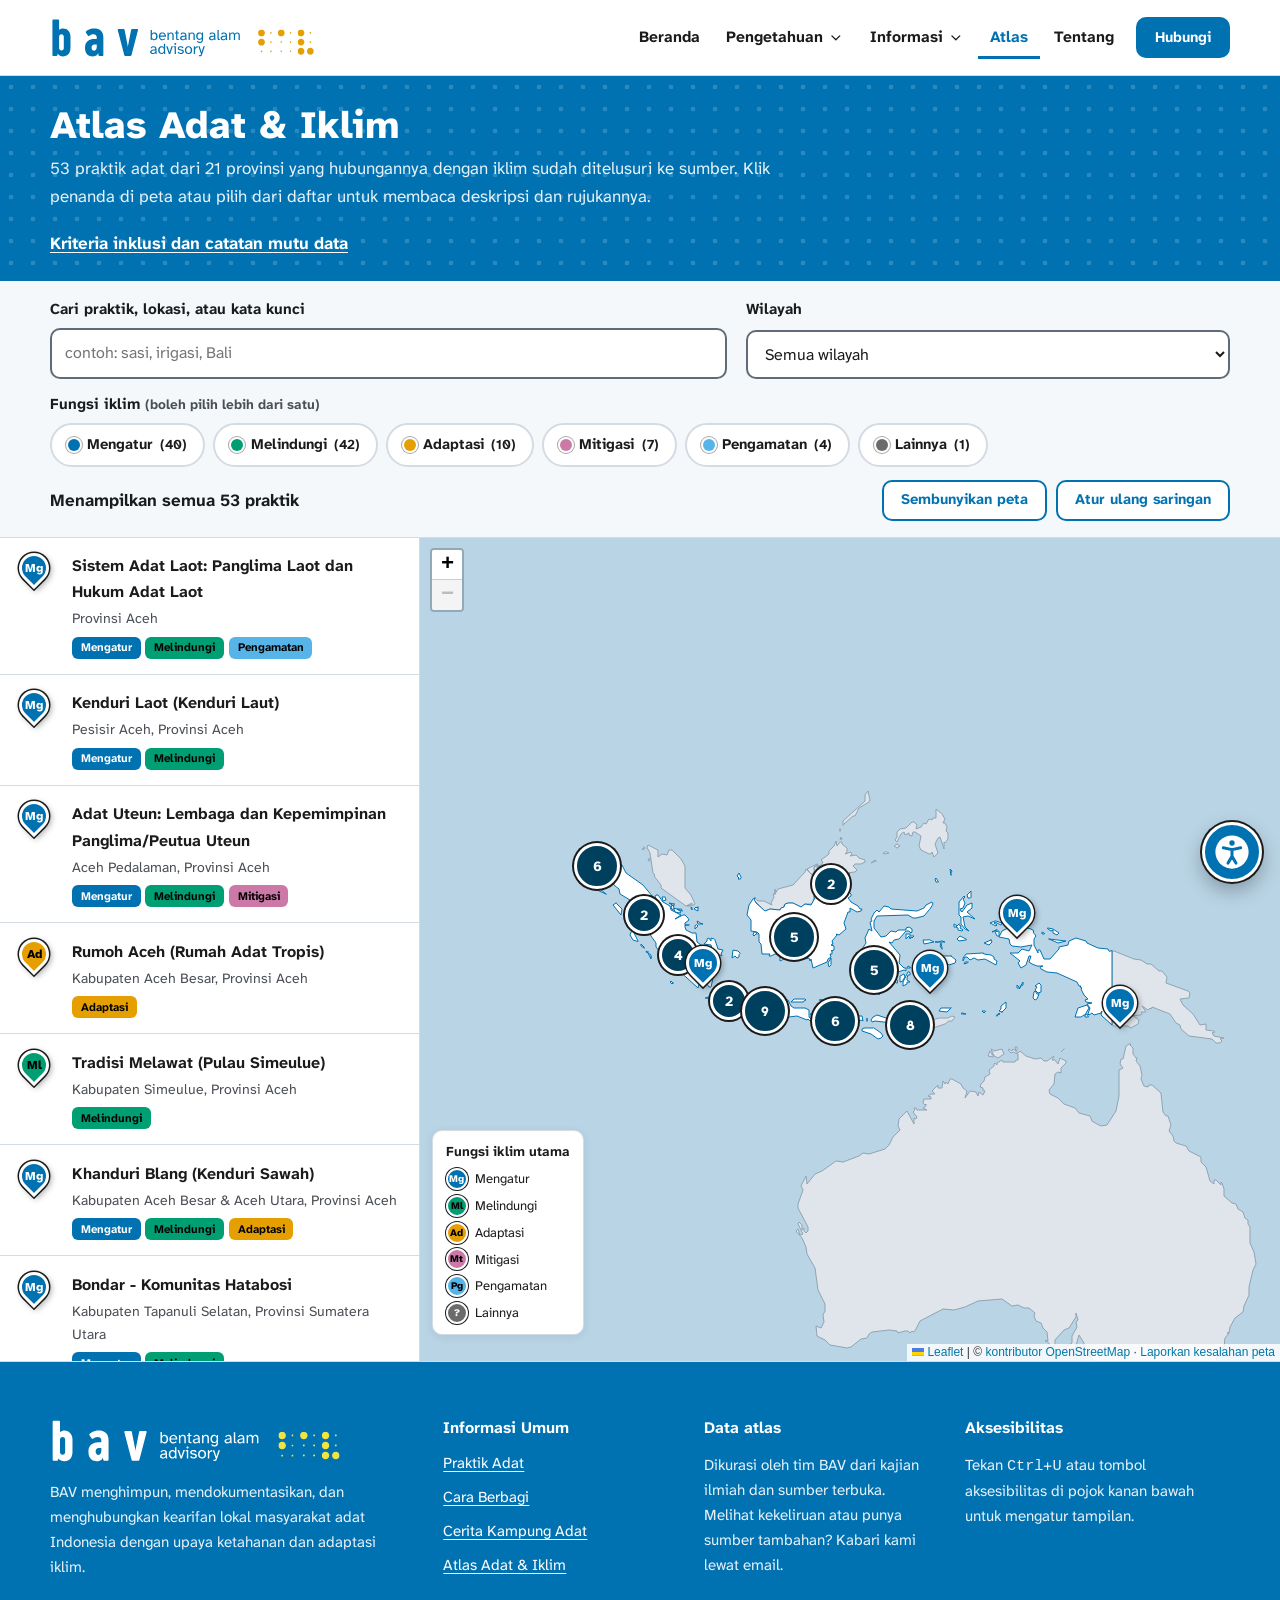
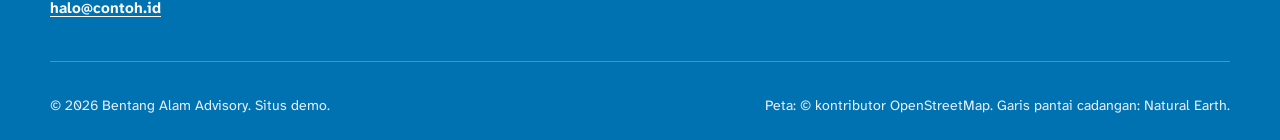
==== commit 65562a1e: "Add files via upload" ====
--- a/atlas.html
+++ b/atlas.html
@@ -143,7 +143,7 @@
     </div>
     <div class="container footer__bottom">
       <p>© <span id="year">2026</span> Bentang Alam Advisory. Situs demo.</p>
-      <p>Peta: © kontributor OpenStreetMap, © CARTO. Garis pantai cadangan: Natural Earth.</p>
+      <p>Peta: © kontributor OpenStreetMap. Garis pantai cadangan: Natural Earth.</p>
     </div>
   </footer>
 
